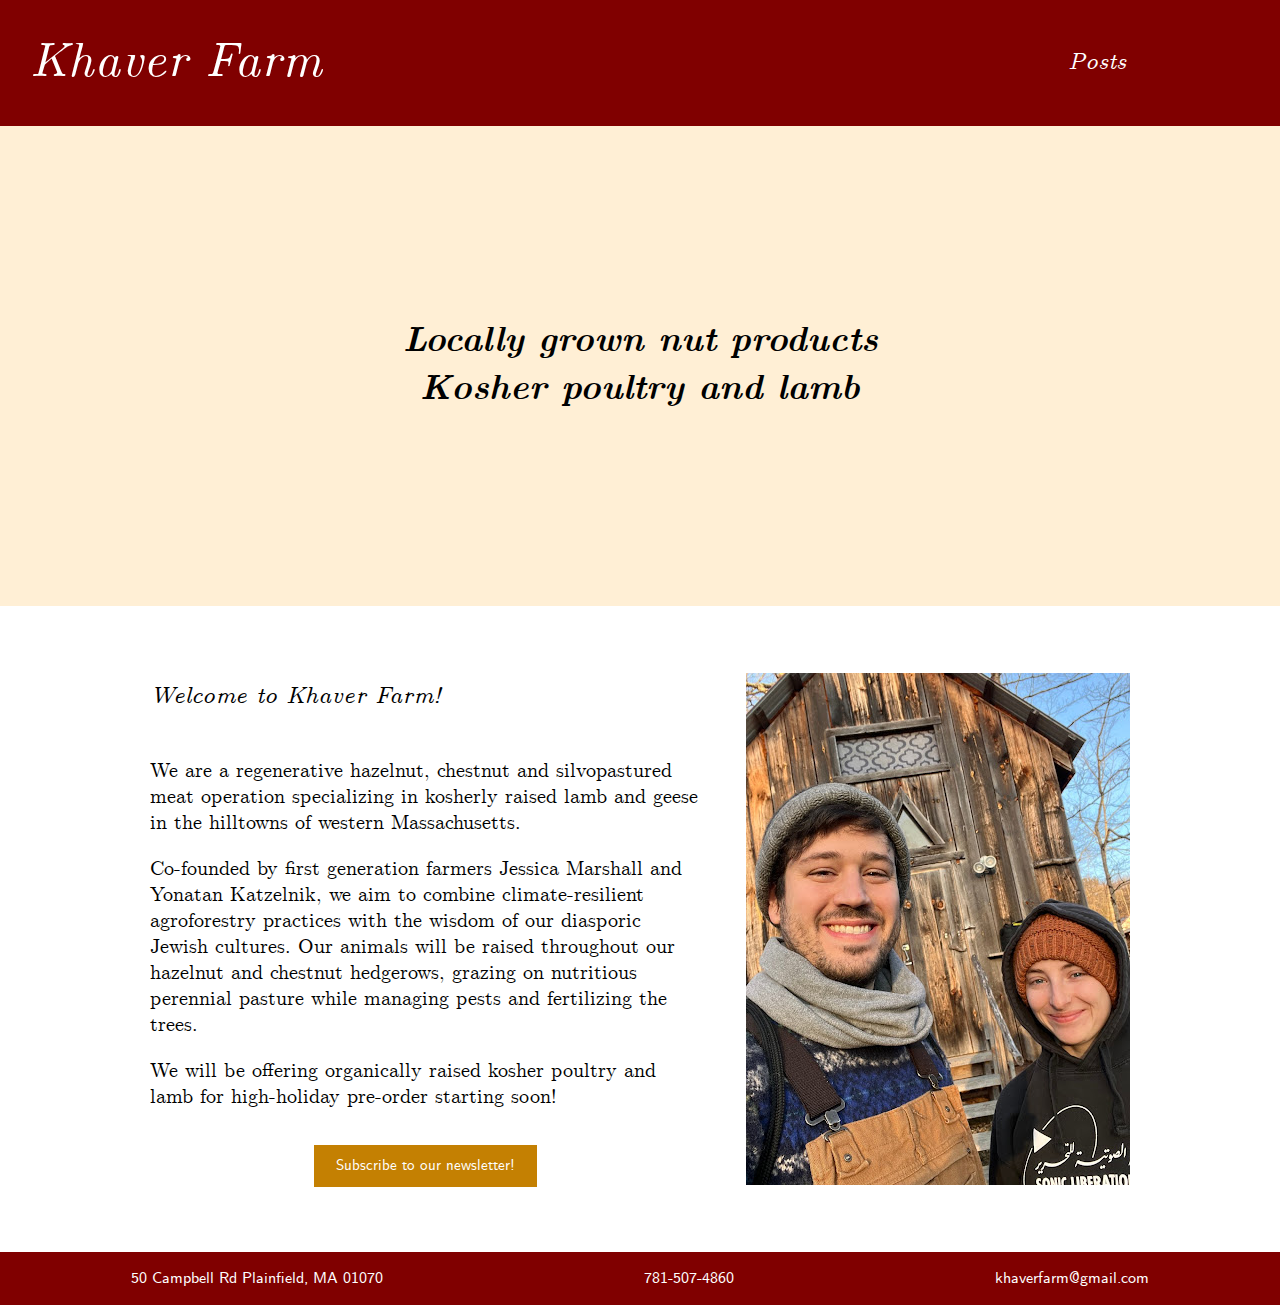
==== index.html @ 0d56e42b "add subscribe button" ====
<!DOCTYPE html>
<html lang="en">
  <ahead>
    <meta charset="UTF-8">
    <meta name="viewport" content="width=device-width, initial-scale=1.0">
    <meta http-equiv="X-UA-Compatible" content="ie=edge">
    <title>Khaver Farm</title>
    <link rel="stylesheet" href="./style.css">
    <script src="./js/components.js"></script>
  </head>
  <body>
    <main-header />
    <div class="flex home">
        <div class="popquote">
            <div class="popquote-top">
                Locally grown nut products
            </div>
            <div>
                Kosher poultry and lamb
            </div>
        </div>
        <div class="welcome flex">
            <div class="welcomebox">
                <p class="welcometext">
                    Welcome to Khaver Farm!
                </p>
                <p>
                    We are a regenerative hazelnut, chestnut and silvopastured meat operation specializing in kosherly raised lamb and geese in the hilltowns of western Massachusetts.
                </p>
                <p>
                    Co-founded by first generation farmers Jessica Marshall and Yonatan Katzelnik, we aim to combine climate-resilient agroforestry practices with the wisdom of our diasporic Jewish cultures.
                    Our animals will be raised throughout our hazelnut and chestnut hedgerows, grazing on nutritious perennial pasture while managing pests and fertilizing the trees. 
                </p>    
                <p>    
                    We will be offering organically raised kosher poultry and lamb for high-holiday pre-order starting soon!                 
                </p>
                <div class="subscribecontainer flex">
                    <p class="subscribe flex">
                        <a class="subscribetext" href="http://eepurl.com/iH04Jk">
                            Subscribe to our newsletter!
                        </a>
                    </p>
                </div>

            </div>
            <img class="welcomeimage" src="./assets/images/farmers.jpg" />
        </div>
        <div>
        </div>
        <main-footer />
    </div>
  </body>
</html>
---- style.css ----
/* FONTS */
@font-face {
	font-family: 'Computer Modern Classical Serif Upright Italic';
	src: url('./fonts/cmunti.ttf') format('truetype');
}

@font-face {
	font-family: 'Computer Modern Classical Serif Bold Italic';
	src: url('./fonts/cmunbi.ttf') format('truetype');
}

@font-face {
	font-family: 'Computer Modern Classical Serif Roman';
	src: url('./fonts/cmunrm.ttf') format('truetype');
}

@font-face {
	font-family: 'Computer Modern Classical Sans Serif Medium';
	src: url('./fonts/cmunss.ttf') format('truetype');
}

@font-face {
	font-family: 'Computer Modern Classical Serif Italic';
	src: url('./fonts/cmunci.ttf') format('truetype');
}

/* TAG STYLES */
a, a:active, a:visited, a:hover {
	text-decoration:none;
}

body {
	margin: 0px;
	padding: 0px;
}

footer {
	font-family: 'Computer Modern Classical Sans Serif Medium';
	background-color: maroon;
	color: white;
	justify-content: space-around;
}

li {
	padding: 3%;
}

li:hover{
	cursor: pointer;
	color: maroon;
}

nav {
    background-color: maroon;
    color: white;
    padding: 30px;
	font-family: 'Computer Modern Classical Serif Italic';
}


/* CLASS STYLES */
.flex {
    display: flex;
}

.hebrew {
	text-align: right;
	font-size: 20px;
}

.home {
	flex-direction: column;
	align-items: stretch;
}

.navtext {
	color: white;
}

.navtext:hover{
	color: papayawhip;
}

.postcontainer {
	padding: 3%;
}

.popquote {
	padding: 15%;
	text-align: center;
	background-color: papayawhip;
	font-size: 35px;
	font-family: 'Computer Modern Classical Serif Bold Italic';
}

.postcontainer {
	justify-content: space-evenly;
	padding: 3%;
}

.posts {
	padding: 150px;
	text-align: center;
	background-color: white;
	font-size: 35px;
	font-family: 'Computer Modern Classical Serif Bold Italic';
}

.post-title {
	flex-direction: row;
	justify-content: space-between;
}

.subscribe {
	background-color: rgb(196, 128, 2);
	justify-content: center;
	font-size: 15px;
	padding: 2%;
	width: 200px;
	font-family: 'Computer Modern Classical Sans Serif Medium';
}

.subscribecontainer {
	justify-content: center;
}

.subscribetext {
	color: white;
}

.welcome {
	padding-top: 50px;
	padding-right: 150px;
	padding-bottom: 50px;
	padding-left: 150px;
	text-align: left;
	background-color: white;
	font-size: 20px;
	font-family: 'Computer Modern Classical Serif Roman';
	justify-content: space-between;
}

.welcomebox {
	flex-grow: 1;
	padding-right: 45px;
}

.welcomeimage {
	object-fit: contain;
}

.welcometext {
	padding-bottom: 20px;
	font-family: Computer Modern Classical Serif Italic;
	font-size: 25px;
}

/* ID STYLES */

#sidebar {
	flex-direction: column;
	flex: 30%;
	margin: 3%;
	padding: 3%;
	align-items: stretch;
	font-family: 'Computer Modern Classical Sans Serif Medium';
	font-size: 17px;
	background-color: papayawhip;
	list-style-type: hebrew;
}

#post {
	flex: 70%;
	padding: 3%;
	font-family: 'Computer Modern Classical Serif Roman';
	flex-direction: column;
}

/* MOBILE STYLES*/
@media only screen and (max-width : 600px) {
	/* TAG STYLES */
	footer {
		flex-direction: column;
		text-align: center;
		margin-top: 10%;
	}
	
	/* CLASS STYLES */
	.popquote {
		padding: 10%;
	}
	.popquote-top {
		padding-bottom: 10%;
	}
	.post-container {
		flex-direction: column;
	}
	.welcome {
		padding: 0%;
		text-align: center;
		flex-direction: column;
	}
	.welcomebox {
		padding: 3%;
	}

	/* ID STYLES */
	#sidebar {
		padding: 10%;
	}
}
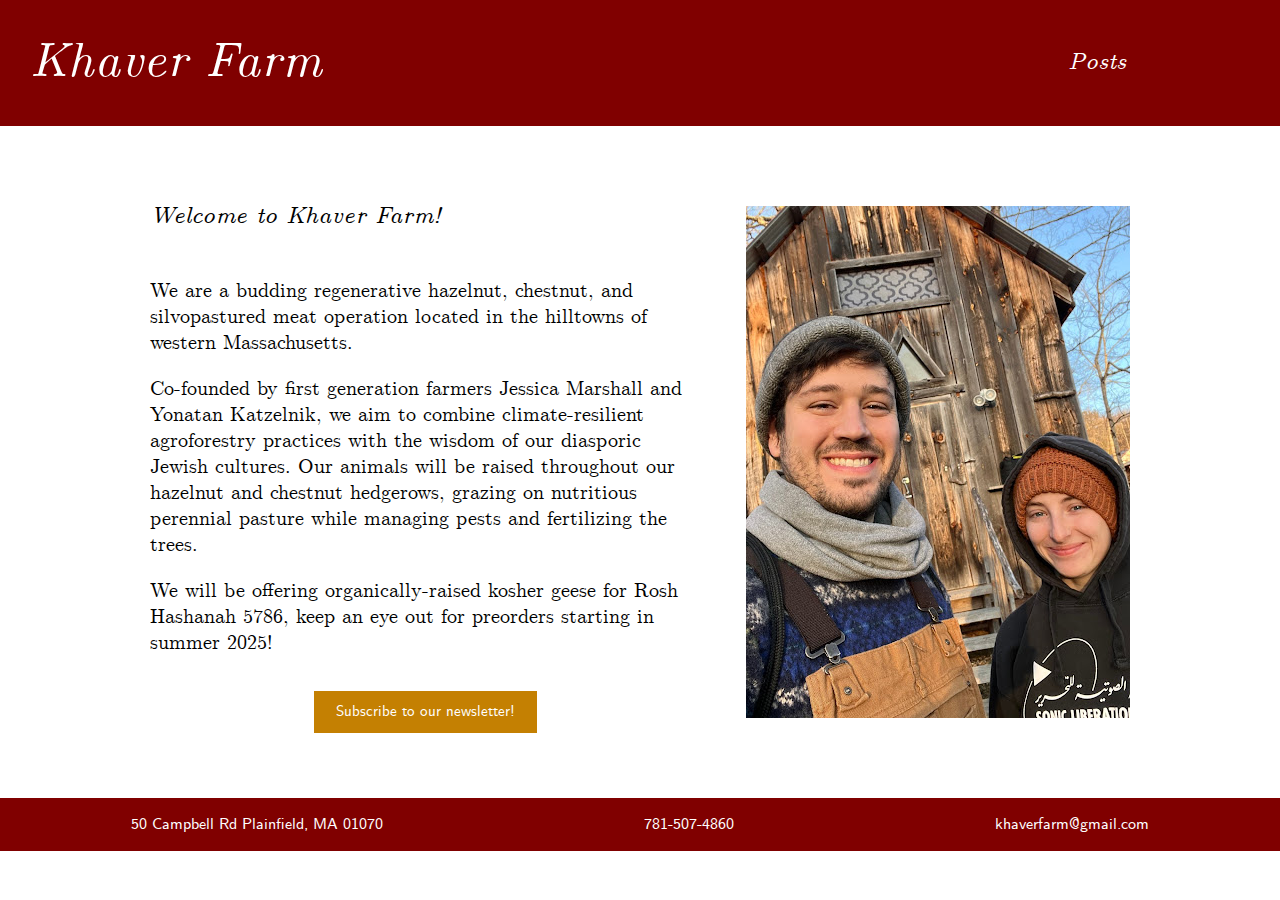
==== commit 76741ad3: "landing page updates" ====
--- a/index.html
+++ b/index.html
@@ -1,8 +1,10 @@
 <!DOCTYPE html>
 <html lang="en">
-  <ahead>
+  <head>
     <meta charset="UTF-8">
     <meta name="viewport" content="width=device-width, initial-scale=1.0">
+    <meta name="description" content="The internet home of Khaver Farm">
+    <meta name="keywords" content="Khaver, Farm">
     <meta http-equiv="X-UA-Compatible" content="ie=edge">
     <title>Khaver Farm</title>
     <link rel="stylesheet" href="./style.css">
@@ -11,28 +13,28 @@
   <body>
     <main-header />
     <div class="flex home">
-        <div class="popquote">
+        <!-- <div class="popquote">
             <div class="popquote-top">
                 Locally grown nut products
             </div>
             <div>
                 Kosher poultry and lamb
             </div>
-        </div>
+        </div> -->
         <div class="welcome flex">
             <div class="welcomebox">
                 <p class="welcometext">
                     Welcome to Khaver Farm!
                 </p>
                 <p>
-                    We are a regenerative hazelnut, chestnut and silvopastured meat operation specializing in kosherly raised lamb and geese in the hilltowns of western Massachusetts.
+                    We are a budding regenerative hazelnut, chestnut, and silvopastured meat operation located in the hilltowns of western Massachusetts.
                 </p>
                 <p>
                     Co-founded by first generation farmers Jessica Marshall and Yonatan Katzelnik, we aim to combine climate-resilient agroforestry practices with the wisdom of our diasporic Jewish cultures.
                     Our animals will be raised throughout our hazelnut and chestnut hedgerows, grazing on nutritious perennial pasture while managing pests and fertilizing the trees. 
                 </p>    
                 <p>    
-                    We will be offering organically raised kosher poultry and lamb for high-holiday pre-order starting soon!                 
+                    We will be offering organically-raised kosher geese for Rosh Hashanah 5786, keep an eye out for preorders starting in summer 2025!                 
                 </p>
                 <div class="subscribecontainer flex">
                     <p class="subscribe flex">
--- a/style.css
+++ b/style.css
@@ -55,6 +55,9 @@
     color: white;
     padding: 30px;
 	font-family: 'Computer Modern Classical Serif Italic';
+	flex-grow: 1;
+	justify-content: space-evenly;
+	align-items: center;
 }
 
 
@@ -71,6 +74,16 @@
 .home {
 	flex-direction: column;
 	align-items: stretch;
+}
+
+.logo {
+	flex-grow: 6;
+	font-size: 50px;
+}
+
+.navbar-element {
+	flex-grow: 1;
+	font-size: 25px;
 }
 
 .navtext {
